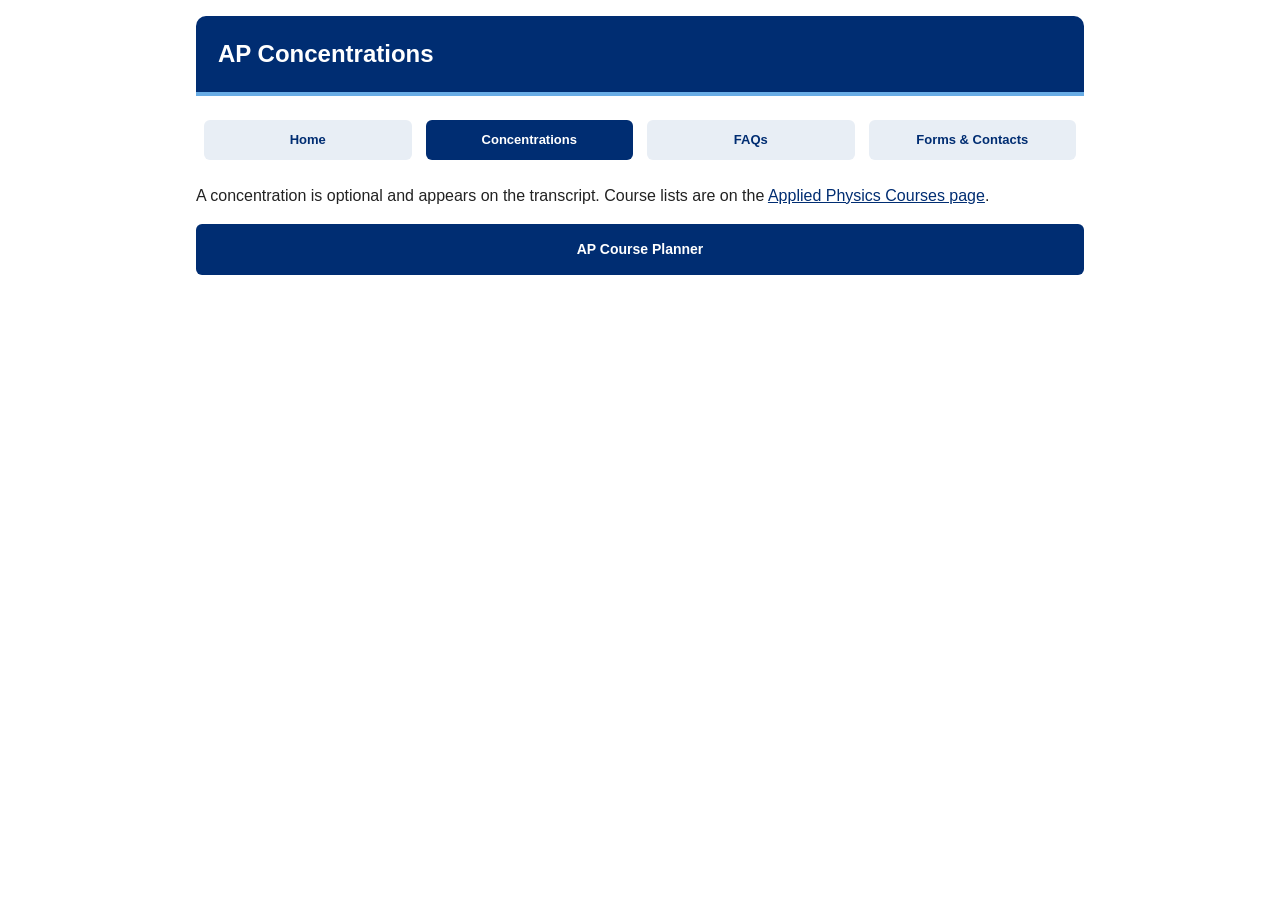
==== concentrations.html @ 73d3e6bf "Add AP concentrations page" ====
<!DOCTYPE html>
<html lang="en"><head><meta charset="utf-8" /><meta name="viewport" content="width=device-width, initial-scale=1" /><title>AP Concentrations</title><link rel="stylesheet" href="assets/hub.css" /></head>
<body><div style="font-family:Arial,Helvetica,sans-serif;max-width:920px;margin:0 auto;">
<div style="background:#002D72;color:#fff;padding:20px 22px;border-radius:10px 10px 0 0;border-bottom:4px solid #68ACE5;"><h1 style="margin:0;font-size:24px;color:#fff;">AP Concentrations</h1></div>
<div style="margin:16px 0;"><table style="width:100%;border:0;"><tr>
<td style="width:25%;padding:6px;border:0;"><a class="btn btn-nav" href="index.html">Home</a></td>
<td style="width:25%;padding:6px;border:0;"><a class="btn btn-nav active" href="concentrations.html">Concentrations</a></td>
<td style="width:25%;padding:6px;border:0;"><a class="btn btn-nav" href="faqs.html">FAQs</a></td>
<td style="width:25%;padding:6px;border:0;"><a class="btn btn-nav" href="forms.html">Forms & Contacts</a></td>
</tr></table></div>
<p>A concentration is optional and appears on the transcript. Course lists are on the <a href="https://ep.jhu.edu/programs/applied-physics/courses/" target="_blank" rel="noopener">Applied Physics Courses page</a>.</p>
<p><a class="btn btn-primary" href="https://ep-appliedphysics.github.io/ep-ap-planner/" target="_blank" rel="noopener">AP Course Planner</a></p>
</div></body></html>
---- assets/hub.css ----
:root {
  --navy: #002D72;
  --hopkins-blue: #68ACE5;
  --mist: #e8eef5;
  --page: #f5f7fa;
  --ink: #222;
}

* { box-sizing: border-box; }

html, body {
  margin: 0;
  padding: 0;
  background: #fff;
  color: var(--ink);
  font-family: Arial, Helvetica, sans-serif;
  line-height: 1.5;
}

body > div {
  max-width: 920px;
  margin: 0 auto;
  padding: 16px 16px 28px;
}

.shield {
  display: block;
  width: 50px;
  height: 54px;
  object-fit: contain;
}

.btn {
  display: block;
  text-align: center;
  border-radius: 6px;
  text-decoration: none;
  transition: transform 0.16s ease, box-shadow 0.16s ease, filter 0.16s ease, background 0.16s ease;
}

.btn:hover {
  transform: translateY(-2px);
  box-shadow: 0 6px 16px rgba(0, 45, 114, 0.22);
  filter: brightness(1.06);
}

.btn:active {
  transform: translateY(0);
  box-shadow: 0 2px 6px rgba(0, 45, 114, 0.16);
}

.btn-primary {
  background: var(--navy);
  color: #fff;
  font-weight: 700;
  font-size: 14px;
  padding: 15px 10px;
}

.btn-secondary {
  background: var(--hopkins-blue);
  color: var(--navy);
  font-weight: 600;
  font-size: 14px;
  padding: 15px 10px;
}

.btn-ghost {
  background: var(--mist);
  color: var(--navy);
  font-weight: 600;
  font-size: 13px;
  padding: 10px 8px;
}

.btn-nav {
  background: var(--mist);
  color: var(--navy);
  font-weight: 600;
  font-size: 13px;
  padding: 10px 8px;
}

.btn-nav.active,
.btn-nav[aria-current="page"] {
  background: var(--navy);
  color: #fff;
  font-weight: 700;
}

.btn-nav.active:hover,
.btn-primary:hover {
  filter: brightness(1.12);
}

h2 { color: var(--navy); }

details {
  margin: 12px 0;
  border-bottom: 1px solid #e0e0e0;
  padding-bottom: 10px;
}

details summary {
  cursor: pointer;
  font-weight: 600;
  color: var(--navy);
  font-size: 15px;
  list-style: none;
}

details summary::-webkit-details-marker { display: none; }

details summary::before {
  content: "▶";
  display: inline-block;
  margin-right: 8px;
  font-size: 11px;
  transition: transform 0.2s ease;
}

details[open] summary::before { transform: rotate(90deg); }

details summary + div {
  padding: 12px 8px 4px 18px;
  color: #333;
}

a { color: var(--navy); }

@media (max-width: 640px) {
  body > div { padding: 10px 8px 20px; }
}
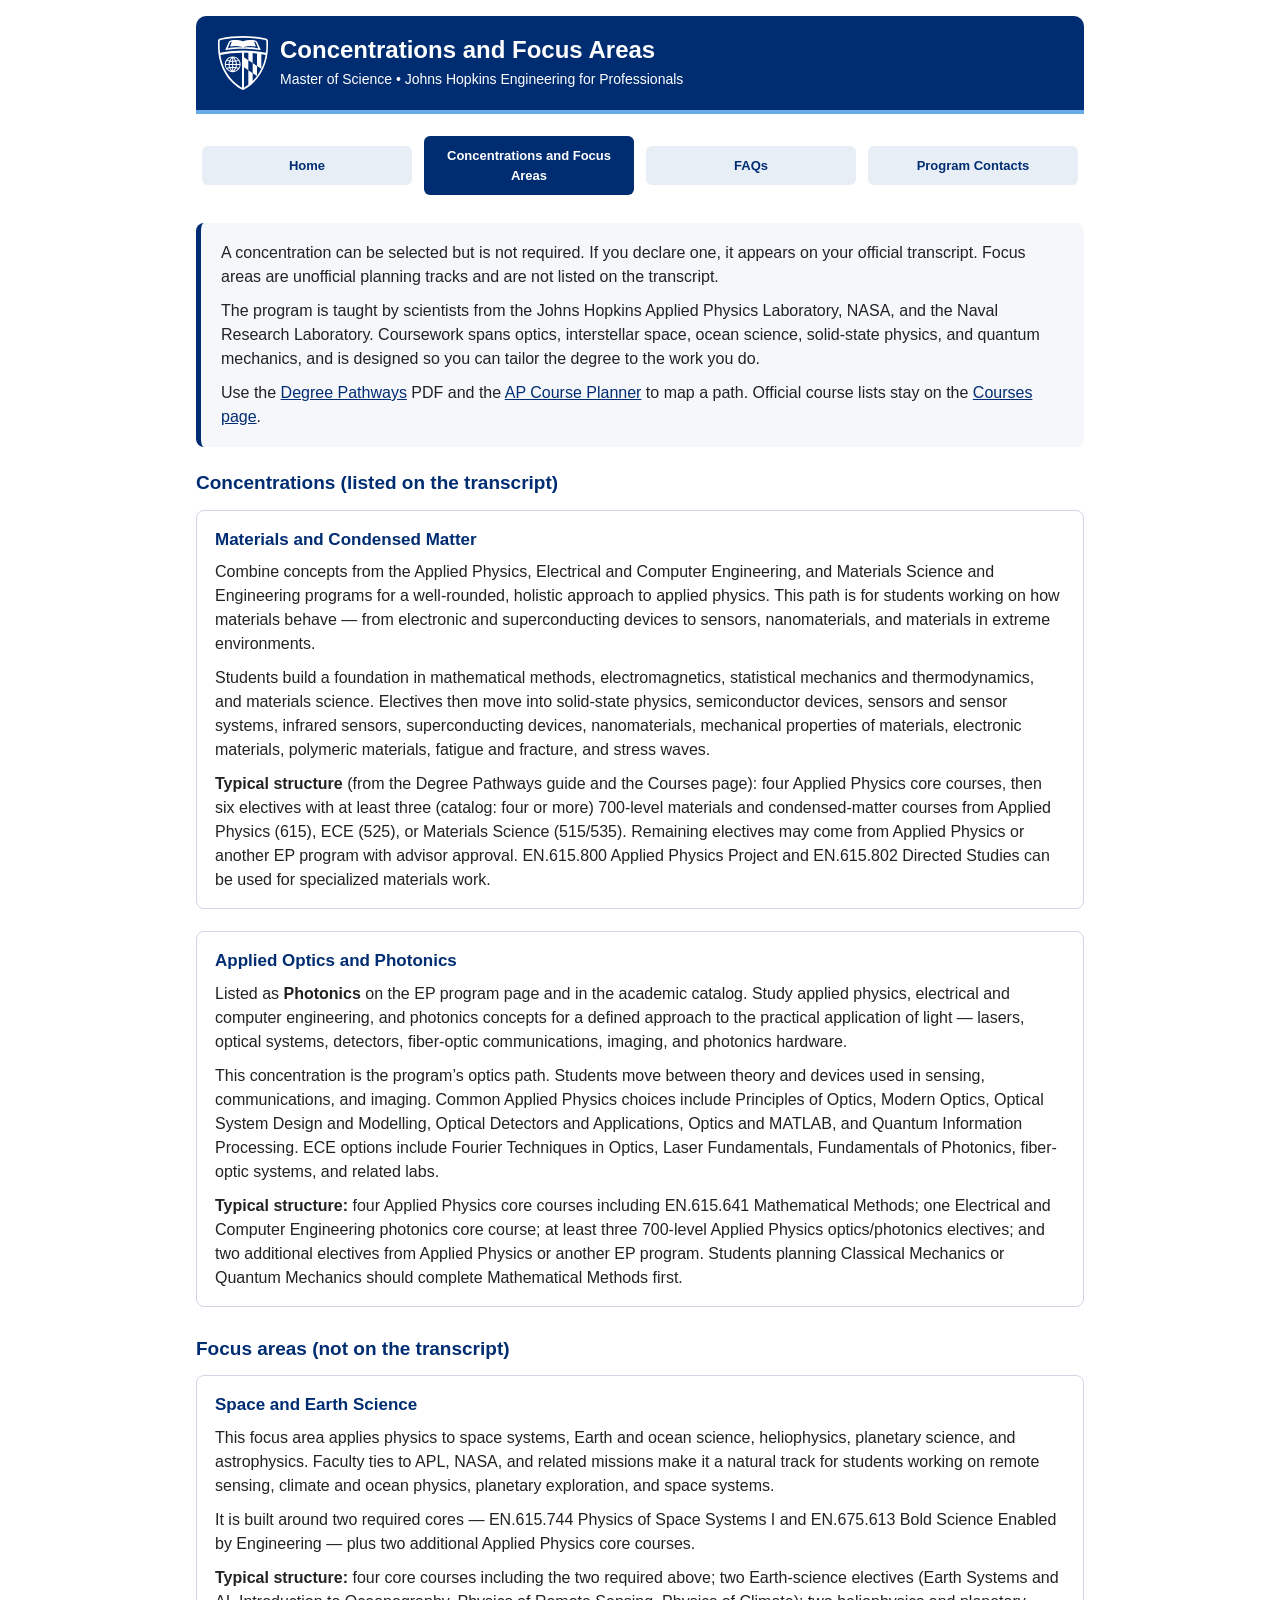
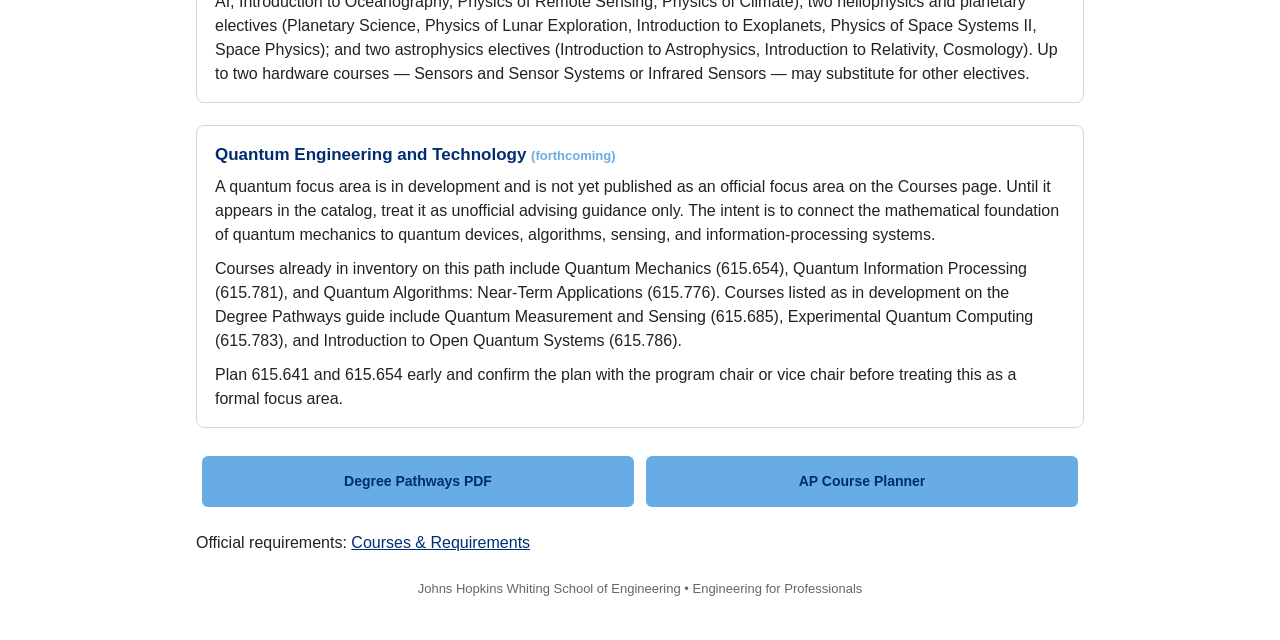
==== commit 443d7725: "Replace stub Concentrations page with official descriptions and focus areas" ====
--- a/concentrations.html
+++ b/concentrations.html
@@ -1,13 +1,77 @@
 <!DOCTYPE html>
-<html lang="en"><head><meta charset="utf-8" /><meta name="viewport" content="width=device-width, initial-scale=1" /><title>AP Concentrations</title><link rel="stylesheet" href="assets/hub.css" /></head>
-<body><div style="font-family:Arial,Helvetica,sans-serif;max-width:920px;margin:0 auto;">
-<div style="background:#002D72;color:#fff;padding:20px 22px;border-radius:10px 10px 0 0;border-bottom:4px solid #68ACE5;"><h1 style="margin:0;font-size:24px;color:#fff;">AP Concentrations</h1></div>
-<div style="margin:16px 0;"><table style="width:100%;border:0;"><tr>
-<td style="width:25%;padding:6px;border:0;"><a class="btn btn-nav" href="index.html">Home</a></td>
-<td style="width:25%;padding:6px;border:0;"><a class="btn btn-nav active" href="concentrations.html">Concentrations</a></td>
-<td style="width:25%;padding:6px;border:0;"><a class="btn btn-nav" href="faqs.html">FAQs</a></td>
-<td style="width:25%;padding:6px;border:0;"><a class="btn btn-nav" href="forms.html">Forms & Contacts</a></td>
-</tr></table></div>
-<p>A concentration is optional and appears on the transcript. Course lists are on the <a href="https://ep.jhu.edu/programs/applied-physics/courses/" target="_blank" rel="noopener">Applied Physics Courses page</a>.</p>
-<p><a class="btn btn-primary" href="https://ep-appliedphysics.github.io/ep-ap-planner/" target="_blank" rel="noopener">AP Course Planner</a></p>
-</div></body></html>
+<html lang="en">
+<head>
+  <meta charset="utf-8" />
+  <meta name="viewport" content="width=device-width, initial-scale=1" />
+  <title>AP Concentrations and Focus Areas</title>
+  <link rel="stylesheet" href="assets/hub.css" />
+</head>
+<body>
+<div style="font-family: Arial, Helvetica, sans-serif; max-width: 920px; margin: 0 auto; color: #222; line-height: 1.5;">
+  <div style="background: #002D72; color: white; padding: 20px 22px; border-radius: 10px 10px 0 0; border-bottom: 4px solid #68ACE5;">
+    <table style="width: 100%; border: 0; border-collapse: collapse; background: transparent;"><tr>
+      <td style="width: 62px; border: 0; background: transparent; padding: 0; vertical-align: middle;"><img class="shield" src="assets/shield.svg" alt="Johns Hopkins University Shield" width="50" height="54" /></td>
+      <td style="border: 0; background: transparent; padding: 0; vertical-align: middle;">
+        <h1 style="margin: 0 0 4px 0; font-size: 24px; line-height: 1.2; color: #ffffff;">Concentrations and Focus Areas</h1>
+        <p style="margin: 0; font-size: 14px; color: #ffffff;">Master of Science • Johns Hopkins Engineering for Professionals</p>
+      </td>
+    </tr></table>
+  </div>
+  <div style="margin-top: 16px; margin-bottom: 22px;"><table cellspacing="0" cellpadding="0" border="0" style="width: 100%; border: 0; background: transparent;"><tbody><tr>
+    <td style="width: 25%; border: 0; background: transparent; padding: 6px;"><a class="btn btn-nav" href="index.html">Home</a></td>
+    <td style="width: 25%; border: 0; background: transparent; padding: 6px;"><a class="btn btn-nav active" href="concentrations.html">Concentrations and Focus Areas</a></td>
+    <td style="width: 25%; border: 0; background: transparent; padding: 6px;"><a class="btn btn-nav" href="faqs.html">FAQs</a></td>
+    <td style="width: 25%; border: 0; background: transparent; padding: 6px;"><a class="btn btn-nav" href="forms.html">Program Contacts</a></td>
+  </tr></tbody></table></div>
+
+  <div style="background: #f5f7fa; padding: 18px 20px; border-radius: 8px; margin-bottom: 22px; border-left: 5px solid #002D72;">
+    <p style="margin: 0 0 10px 0;">A concentration can be selected but is not required. If you declare one, it appears on your official transcript. Focus areas are unofficial planning tracks and are not listed on the transcript.</p>
+    <p style="margin: 0 0 10px 0;">The program is taught by scientists from the Johns Hopkins Applied Physics Laboratory, NASA, and the Naval Research Laboratory. Coursework spans optics, interstellar space, ocean science, solid-state physics, and quantum mechanics, and is designed so you can tailor the degree to the work you do.</p>
+    <p style="margin: 0;">Use the <a href="AppliedPhysics_DegreePaths.pdf" target="_blank" rel="noopener">Degree Pathways</a> PDF and the <a href="https://ep-appliedphysics.github.io/ep-ap-planner/" target="_blank" rel="noopener">AP Course Planner</a> to map a path. Official course lists stay on the <a href="https://ep.jhu.edu/programs/applied-physics/courses/" target="_blank" rel="noopener">Courses page</a>.</p>
+  </div>
+
+  <h2 style="color: #002D72; font-size: 19px; margin: 0 0 12px 0;">Concentrations (listed on the transcript)</h2>
+
+  <div style="margin: 0 0 22px 0; padding: 16px 18px; border: 1px solid #d0d7e2; border-radius: 8px;">
+    <h3 style="margin: 0 0 8px 0; color: #002D72; font-size: 17px;">Materials and Condensed Matter</h3>
+    <p style="margin: 0 0 10px 0;">Combine concepts from the Applied Physics, Electrical and Computer Engineering, and Materials Science and Engineering programs for a well-rounded, holistic approach to applied physics. This path is for students working on how materials behave — from electronic and superconducting devices to sensors, nanomaterials, and materials in extreme environments.</p>
+    <p style="margin: 0 0 10px 0;">Students build a foundation in mathematical methods, electromagnetics, statistical mechanics and thermodynamics, and materials science. Electives then move into solid-state physics, semiconductor devices, sensors and sensor systems, infrared sensors, superconducting devices, nanomaterials, mechanical properties of materials, electronic materials, polymeric materials, fatigue and fracture, and stress waves.</p>
+    <p style="margin: 0;"><strong>Typical structure</strong> (from the Degree Pathways guide and the Courses page): four Applied Physics core courses, then six electives with at least three (catalog: four or more) 700-level materials and condensed-matter courses from Applied Physics (615), ECE (525), or Materials Science (515/535). Remaining electives may come from Applied Physics or another EP program with advisor approval. EN.615.800 Applied Physics Project and EN.615.802 Directed Studies can be used for specialized materials work.</p>
+  </div>
+
+  <div style="margin: 0 0 28px 0; padding: 16px 18px; border: 1px solid #d0d7e2; border-radius: 8px;">
+    <h3 style="margin: 0 0 8px 0; color: #002D72; font-size: 17px;">Applied Optics and Photonics</h3>
+    <p style="margin: 0 0 10px 0;">Listed as <strong>Photonics</strong> on the EP program page and in the academic catalog. Study applied physics, electrical and computer engineering, and photonics concepts for a defined approach to the practical application of light — lasers, optical systems, detectors, fiber-optic communications, imaging, and photonics hardware.</p>
+    <p style="margin: 0 0 10px 0;">This concentration is the program’s optics path. Students move between theory and devices used in sensing, communications, and imaging. Common Applied Physics choices include Principles of Optics, Modern Optics, Optical System Design and Modelling, Optical Detectors and Applications, Optics and MATLAB, and Quantum Information Processing. ECE options include Fourier Techniques in Optics, Laser Fundamentals, Fundamentals of Photonics, fiber-optic systems, and related labs.</p>
+    <p style="margin: 0;"><strong>Typical structure:</strong> four Applied Physics core courses including EN.615.641 Mathematical Methods; one Electrical and Computer Engineering photonics core course; at least three 700-level Applied Physics optics/photonics electives; and two additional electives from Applied Physics or another EP program. Students planning Classical Mechanics or Quantum Mechanics should complete Mathematical Methods first.</p>
+  </div>
+
+  <h2 style="color: #002D72; font-size: 19px; margin: 0 0 12px 0;">Focus areas (not on the transcript)</h2>
+
+  <div style="margin: 0 0 22px 0; padding: 16px 18px; border: 1px solid #d0d7e2; border-radius: 8px;">
+    <h3 style="margin: 0 0 8px 0; color: #002D72; font-size: 17px;">Space and Earth Science</h3>
+    <p style="margin: 0 0 10px 0;">This focus area applies physics to space systems, Earth and ocean science, heliophysics, planetary science, and astrophysics. Faculty ties to APL, NASA, and related missions make it a natural track for students working on remote sensing, climate and ocean physics, planetary exploration, and space systems.</p>
+    <p style="margin: 0 0 10px 0;">It is built around two required cores — EN.615.744 Physics of Space Systems I and EN.675.613 Bold Science Enabled by Engineering — plus two additional Applied Physics core courses.</p>
+    <p style="margin: 0;"><strong>Typical structure:</strong> four core courses including the two required above; two Earth-science electives (Earth Systems and AI, Introduction to Oceanography, Physics of Remote Sensing, Physics of Climate); two heliophysics and planetary electives (Planetary Science, Physics of Lunar Exploration, Introduction to Exoplanets, Physics of Space Systems II, Space Physics); and two astrophysics electives (Introduction to Astrophysics, Introduction to Relativity, Cosmology). Up to two hardware courses — Sensors and Sensor Systems or Infrared Sensors — may substitute for other electives.</p>
+  </div>
+
+  <div style="margin: 0 0 22px 0; padding: 16px 18px; border: 1px solid #d0d7e2; border-radius: 8px;">
+    <h3 style="margin: 0 0 8px 0; color: #002D72; font-size: 17px;">Quantum Engineering and Technology <span style="font-size: 13px; font-weight: 600; color: #68ACE5;">(forthcoming)</span></h3>
+    <p style="margin: 0 0 10px 0;">A quantum focus area is in development and is not yet published as an official focus area on the Courses page. Until it appears in the catalog, treat it as unofficial advising guidance only. The intent is to connect the mathematical foundation of quantum mechanics to quantum devices, algorithms, sensing, and information-processing systems.</p>
+    <p style="margin: 0 0 10px 0;">Courses already in inventory on this path include Quantum Mechanics (615.654), Quantum Information Processing (615.781), and Quantum Algorithms: Near-Term Applications (615.776). Courses listed as in development on the Degree Pathways guide include Quantum Measurement and Sensing (615.685), Experimental Quantum Computing (615.783), and Introduction to Open Quantum Systems (615.786).</p>
+    <p style="margin: 0;">Plan 615.641 and 615.654 early and confirm the plan with the program chair or vice chair before treating this as a formal focus area.</p>
+  </div>
+
+  <table cellspacing="0" cellpadding="0" border="0" style="width: 100%; border: 0; background: transparent; margin-bottom: 18px;">
+    <tbody>
+      <tr>
+        <td style="width: 50%; border: 0; background: transparent; padding: 6px;"><a class="btn btn-secondary" href="AppliedPhysics_DegreePaths.pdf" target="_blank" rel="noopener">Degree Pathways PDF</a></td>
+        <td style="width: 50%; border: 0; background: transparent; padding: 6px;"><a class="btn btn-secondary" href="https://ep-appliedphysics.github.io/ep-ap-planner/" target="_blank" rel="noopener">AP Course Planner</a></td>
+      </tr>
+    </tbody>
+  </table>
+  <p>Official requirements: <a href="https://ep.jhu.edu/programs/applied-physics/courses/" target="_blank" rel="noopener">Courses & Requirements</a></p>
+  <p style="margin-top: 24px; font-size: 13px; color: #666; text-align: center;">Johns Hopkins Whiting School of Engineering • Engineering for Professionals</p>
+</div>
+</body>
+</html>
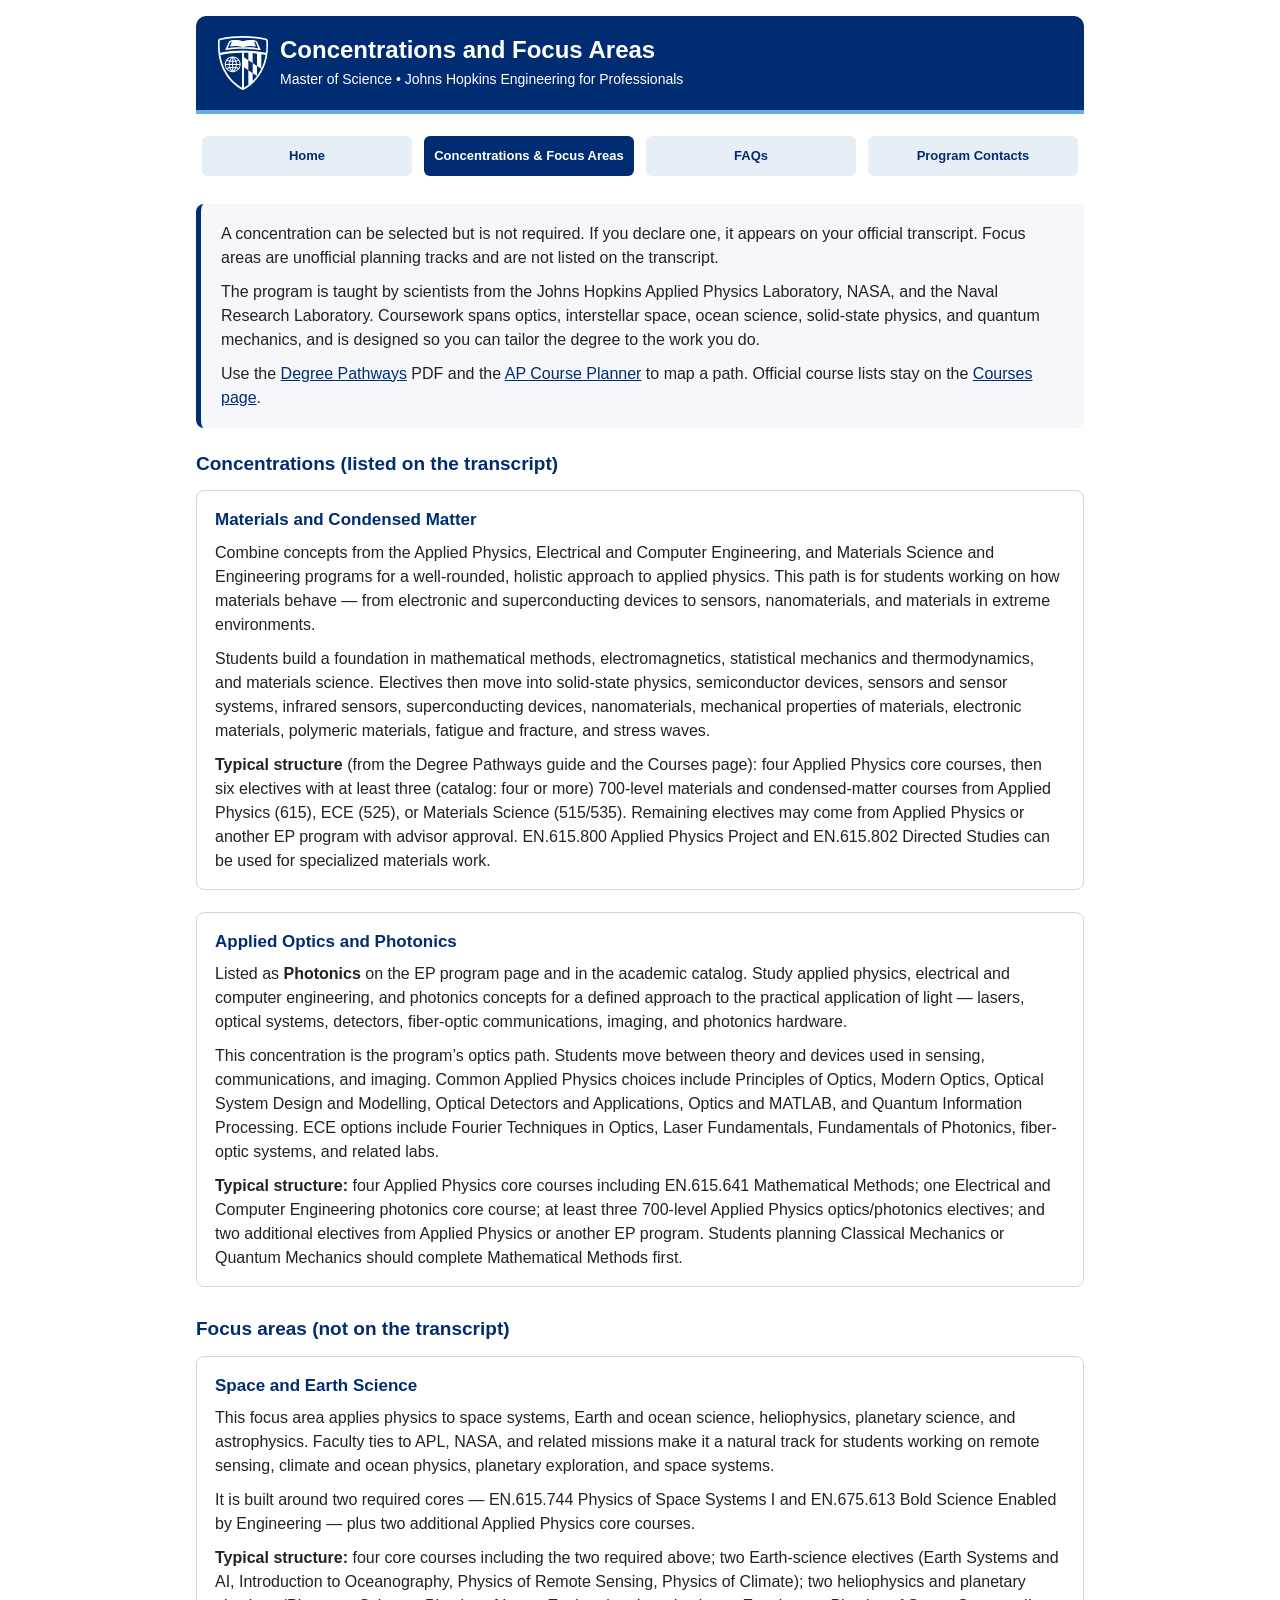
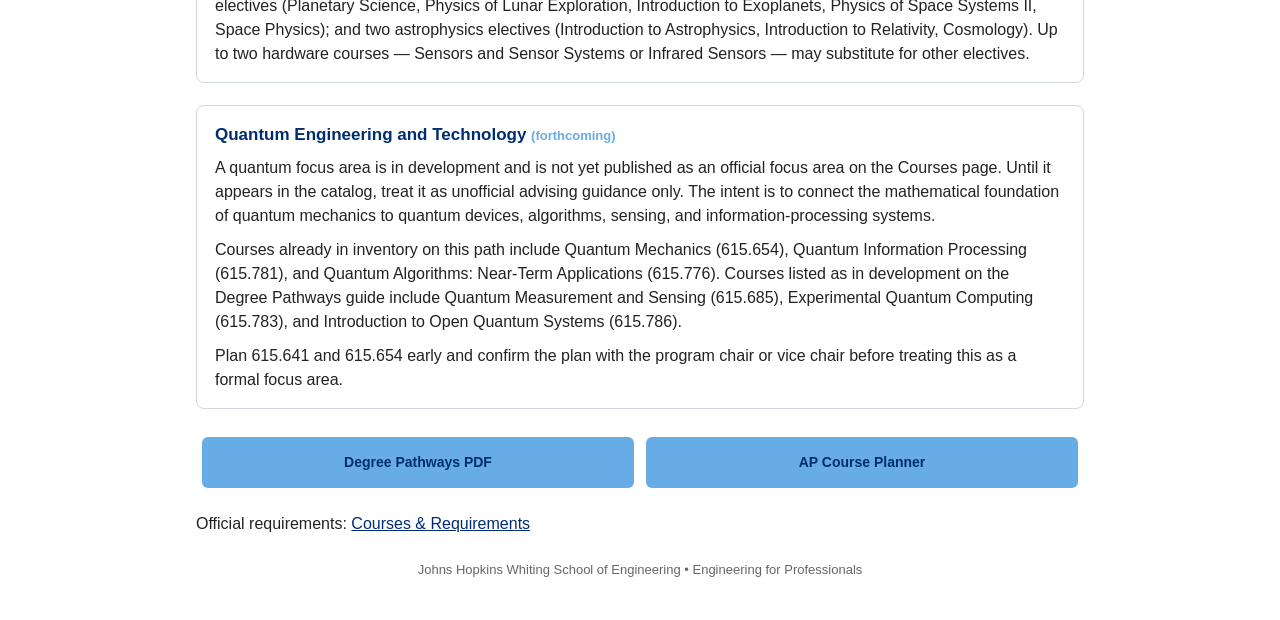
==== commit 739ffa8d: "Update link text for Concentrations page" ====
--- a/concentrations.html
+++ b/concentrations.html
@@ -19,7 +19,7 @@
   </div>
   <div style="margin-top: 16px; margin-bottom: 22px;"><table cellspacing="0" cellpadding="0" border="0" style="width: 100%; border: 0; background: transparent;"><tbody><tr>
     <td style="width: 25%; border: 0; background: transparent; padding: 6px;"><a class="btn btn-nav" href="index.html">Home</a></td>
-    <td style="width: 25%; border: 0; background: transparent; padding: 6px;"><a class="btn btn-nav active" href="concentrations.html">Concentrations and Focus Areas</a></td>
+    <td style="width: 25%; border: 0; background: transparent; padding: 6px;"><a class="btn btn-nav active" href="concentrations.html">Concentrations & Focus Areas</a></td>
     <td style="width: 25%; border: 0; background: transparent; padding: 6px;"><a class="btn btn-nav" href="faqs.html">FAQs</a></td>
     <td style="width: 25%; border: 0; background: transparent; padding: 6px;"><a class="btn btn-nav" href="forms.html">Program Contacts</a></td>
   </tr></tbody></table></div>
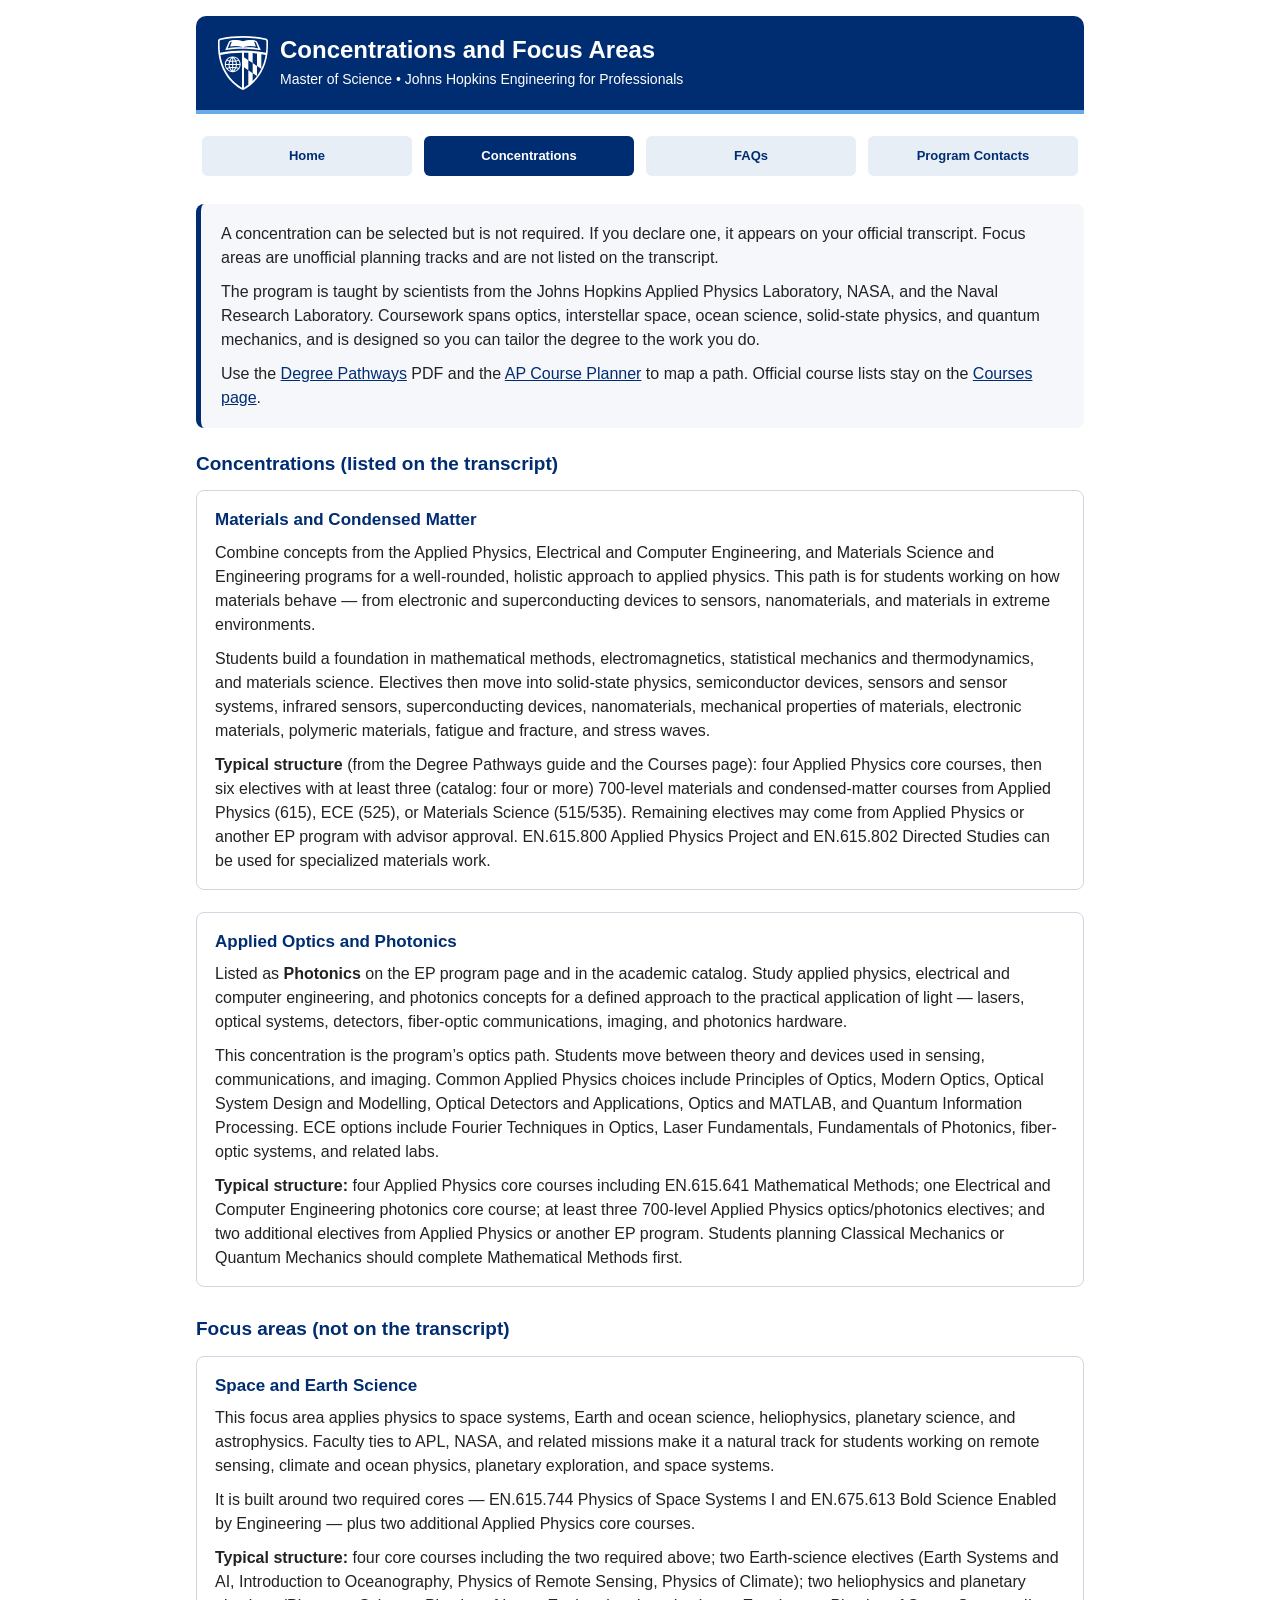
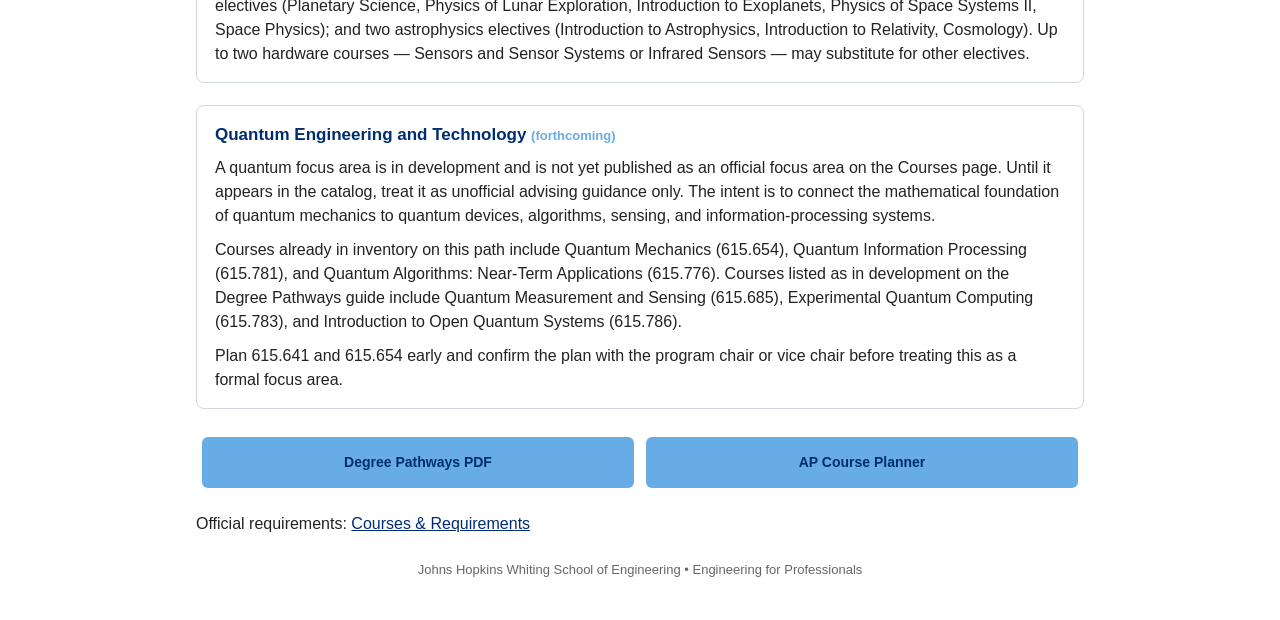
==== commit b2a1394f: "Simplify link text for Concentrations page" ====
--- a/concentrations.html
+++ b/concentrations.html
@@ -19,7 +19,7 @@
   </div>
   <div style="margin-top: 16px; margin-bottom: 22px;"><table cellspacing="0" cellpadding="0" border="0" style="width: 100%; border: 0; background: transparent;"><tbody><tr>
     <td style="width: 25%; border: 0; background: transparent; padding: 6px;"><a class="btn btn-nav" href="index.html">Home</a></td>
-    <td style="width: 25%; border: 0; background: transparent; padding: 6px;"><a class="btn btn-nav active" href="concentrations.html">Concentrations & Focus Areas</a></td>
+    <td style="width: 25%; border: 0; background: transparent; padding: 6px;"><a class="btn btn-nav active" href="concentrations.html">Concentrations</a></td>
     <td style="width: 25%; border: 0; background: transparent; padding: 6px;"><a class="btn btn-nav" href="faqs.html">FAQs</a></td>
     <td style="width: 25%; border: 0; background: transparent; padding: 6px;"><a class="btn btn-nav" href="forms.html">Program Contacts</a></td>
   </tr></tbody></table></div>
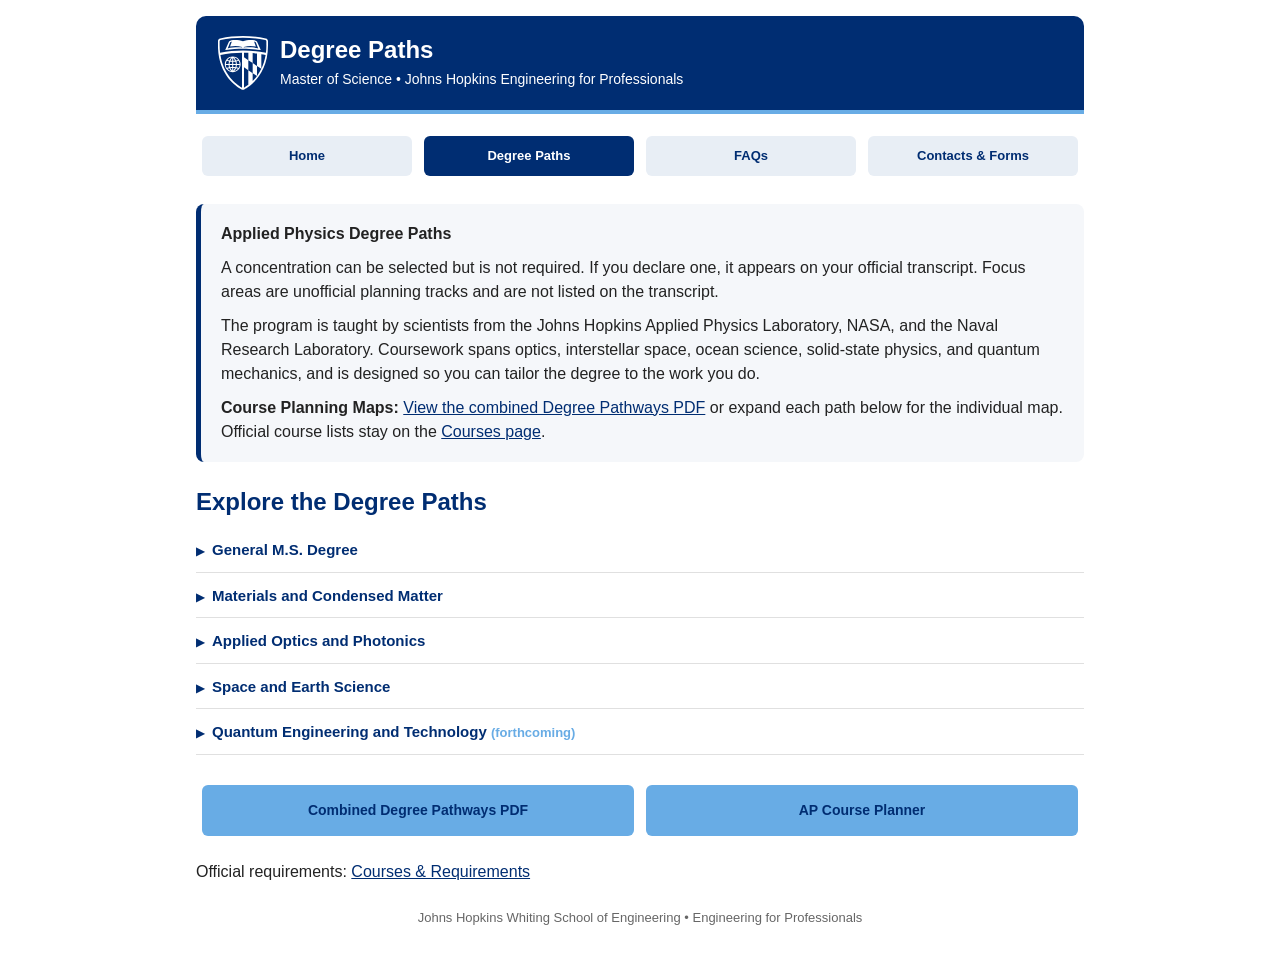
==== commit d2c85262: "Update concentrations.html to Degree Paths with accordion style and individual PDF map buttons" ====
--- a/concentrations.html
+++ b/concentrations.html
@@ -3,69 +3,105 @@
 <head>
   <meta charset="utf-8" />
   <meta name="viewport" content="width=device-width, initial-scale=1" />
-  <title>AP Concentrations and Focus Areas</title>
+  <title>AP Degree Paths</title>
   <link rel="stylesheet" href="assets/hub.css" />
 </head>
 <body>
-<div style="font-family: Arial, Helvetica, sans-serif; max-width: 920px; margin: 0 auto; color: #222; line-height: 1.5;">
-  <div style="background: #002D72; color: white; padding: 20px 22px; border-radius: 10px 10px 0 0; border-bottom: 4px solid #68ACE5;">
-    <table style="width: 100%; border: 0; border-collapse: collapse; background: transparent;"><tr>
-      <td style="width: 62px; border: 0; background: transparent; padding: 0; vertical-align: middle;"><img class="shield" src="assets/shield.svg" alt="Johns Hopkins University Shield" width="50" height="54" /></td>
-      <td style="border: 0; background: transparent; padding: 0; vertical-align: middle;">
-        <h1 style="margin: 0 0 4px 0; font-size: 24px; line-height: 1.2; color: #ffffff;">Concentrations and Focus Areas</h1>
-        <p style="margin: 0; font-size: 14px; color: #ffffff;">Master of Science • Johns Hopkins Engineering for Professionals</p>
-      </td>
-    </tr></table>
+<div>
+  <div style="background: var(--navy); color: white; padding: 20px 22px; border-radius: 10px 10px 0 0; border-bottom: 4px solid var(--hopkins-blue);">
+    <table style="width: 100%; border: 0; border-collapse: collapse; background: transparent;">
+      <tr>
+        <td style="width: 62px; border: 0; background: transparent; padding: 0; vertical-align: middle;">
+          <img class="shield" src="assets/shield.svg" alt="Johns Hopkins University Shield" width="50" height="54" />
+        </td>
+        <td style="border: 0; background: transparent; padding: 0; vertical-align: middle;">
+          <h1 style="margin: 0 0 4px 0; font-size: 24px; line-height: 1.2; color: #ffffff;">Degree Paths</h1>
+          <p style="margin: 0; font-size: 14px; color: #ffffff;">Master of Science • Johns Hopkins Engineering for Professionals</p>
+        </td>
+      </tr>
+    </table>
   </div>
-  <div style="margin-top: 16px; margin-bottom: 22px;"><table cellspacing="0" cellpadding="0" border="0" style="width: 100%; border: 0; background: transparent;"><tbody><tr>
-    <td style="width: 25%; border: 0; background: transparent; padding: 6px;"><a class="btn btn-nav" href="index.html">Home</a></td>
-    <td style="width: 25%; border: 0; background: transparent; padding: 6px;"><a class="btn btn-nav active" href="concentrations.html">Concentrations</a></td>
-    <td style="width: 25%; border: 0; background: transparent; padding: 6px;"><a class="btn btn-nav" href="faqs.html">FAQs</a></td>
-    <td style="width: 25%; border: 0; background: transparent; padding: 6px;"><a class="btn btn-nav" href="forms.html">Program Contacts</a></td>
-  </tr></tbody></table></div>
 
-  <div style="background: #f5f7fa; padding: 18px 20px; border-radius: 8px; margin-bottom: 22px; border-left: 5px solid #002D72;">
+  <div style="margin-top: 16px; margin-bottom: 22px;">
+    <table cellspacing="0" cellpadding="0" border="0" style="width: 100%; border: 0; background: transparent;">
+      <tbody><tr>
+        <td style="width: 25%; border: 0; background: transparent; padding: 6px;"><a class="btn btn-nav" href="index.html">Home</a></td>
+        <td style="width: 25%; border: 0; background: transparent; padding: 6px;"><a class="btn btn-nav active" aria-current="page" href="concentrations.html">Degree Paths</a></td>
+        <td style="width: 25%; border: 0; background: transparent; padding: 6px;"><a class="btn btn-nav" href="faqs.html">FAQs</a></td>
+        <td style="width: 25%; border: 0; background: transparent; padding: 6px;"><a class="btn btn-nav" href="forms.html">Contacts & Forms</a></td>
+      </tr></tbody>
+    </table>
+  </div>
+
+  <div style="background: var(--page); padding: 18px 20px; border-radius: 8px; margin-bottom: 22px; border-left: 5px solid var(--navy);">
+    <p style="margin: 0 0 10px 0;"><strong>Applied Physics Degree Paths</strong></p>
     <p style="margin: 0 0 10px 0;">A concentration can be selected but is not required. If you declare one, it appears on your official transcript. Focus areas are unofficial planning tracks and are not listed on the transcript.</p>
     <p style="margin: 0 0 10px 0;">The program is taught by scientists from the Johns Hopkins Applied Physics Laboratory, NASA, and the Naval Research Laboratory. Coursework spans optics, interstellar space, ocean science, solid-state physics, and quantum mechanics, and is designed so you can tailor the degree to the work you do.</p>
-    <p style="margin: 0;">Use the <a href="AppliedPhysics_DegreePaths.pdf" target="_blank" rel="noopener">Degree Pathways</a> PDF and the <a href="https://ep-appliedphysics.github.io/ep-ap-planner/" target="_blank" rel="noopener">AP Course Planner</a> to map a path. Official course lists stay on the <a href="https://ep.jhu.edu/programs/applied-physics/courses/" target="_blank" rel="noopener">Courses page</a>.</p>
+    <p style="margin: 0;"><strong>Course Planning Maps:</strong> <a href="assets/AppliedPhysics_DegreePaths.pdf" target="_blank" rel="noopener">View the combined Degree Pathways PDF</a> or expand each path below for the individual map. Official course lists stay on the <a href="https://ep.jhu.edu/programs/applied-physics/courses/" target="_blank" rel="noopener">Courses page</a>.</p>
   </div>
 
-  <h2 style="color: #002D72; font-size: 19px; margin: 0 0 12px 0;">Concentrations (listed on the transcript)</h2>
+  <h2>Explore the Degree Paths</h2>
 
-  <div style="margin: 0 0 22px 0; padding: 16px 18px; border: 1px solid #d0d7e2; border-radius: 8px;">
-    <h3 style="margin: 0 0 8px 0; color: #002D72; font-size: 17px;">Materials and Condensed Matter</h3>
-    <p style="margin: 0 0 10px 0;">Combine concepts from the Applied Physics, Electrical and Computer Engineering, and Materials Science and Engineering programs for a well-rounded, holistic approach to applied physics. This path is for students working on how materials behave — from electronic and superconducting devices to sensors, nanomaterials, and materials in extreme environments.</p>
-    <p style="margin: 0 0 10px 0;">Students build a foundation in mathematical methods, electromagnetics, statistical mechanics and thermodynamics, and materials science. Electives then move into solid-state physics, semiconductor devices, sensors and sensor systems, infrared sensors, superconducting devices, nanomaterials, mechanical properties of materials, electronic materials, polymeric materials, fatigue and fracture, and stress waves.</p>
-    <p style="margin: 0;"><strong>Typical structure</strong> (from the Degree Pathways guide and the Courses page): four Applied Physics core courses, then six electives with at least three (catalog: four or more) 700-level materials and condensed-matter courses from Applied Physics (615), ECE (525), or Materials Science (515/535). Remaining electives may come from Applied Physics or another EP program with advisor approval. EN.615.800 Applied Physics Project and EN.615.802 Directed Studies can be used for specialized materials work.</p>
-  </div>
+  <details>
+    <summary>General M.S. Degree</summary>
+    <div>
+      <p>The general Applied Physics master's path provides flexibility across core physics and engineering topics. Students complete four Applied Physics core courses (at least four from the first six listed options) plus six electives, with opportunities for independent study or project work.</p>
+      <p>This path is ideal for students who want a broad foundation without declaring a formal concentration on the transcript.</p>
+      <p style="margin-top:16px;">
+        <a class="btn btn-ghost" href="assets/GeneralMS.pdf" target="_blank" rel="noopener">View the General M.S. Degree map</a>
+      </p>
+    </div>
+  </details>
 
-  <div style="margin: 0 0 28px 0; padding: 16px 18px; border: 1px solid #d0d7e2; border-radius: 8px;">
-    <h3 style="margin: 0 0 8px 0; color: #002D72; font-size: 17px;">Applied Optics and Photonics</h3>
-    <p style="margin: 0 0 10px 0;">Listed as <strong>Photonics</strong> on the EP program page and in the academic catalog. Study applied physics, electrical and computer engineering, and photonics concepts for a defined approach to the practical application of light — lasers, optical systems, detectors, fiber-optic communications, imaging, and photonics hardware.</p>
-    <p style="margin: 0 0 10px 0;">This concentration is the program’s optics path. Students move between theory and devices used in sensing, communications, and imaging. Common Applied Physics choices include Principles of Optics, Modern Optics, Optical System Design and Modelling, Optical Detectors and Applications, Optics and MATLAB, and Quantum Information Processing. ECE options include Fourier Techniques in Optics, Laser Fundamentals, Fundamentals of Photonics, fiber-optic systems, and related labs.</p>
-    <p style="margin: 0;"><strong>Typical structure:</strong> four Applied Physics core courses including EN.615.641 Mathematical Methods; one Electrical and Computer Engineering photonics core course; at least three 700-level Applied Physics optics/photonics electives; and two additional electives from Applied Physics or another EP program. Students planning Classical Mechanics or Quantum Mechanics should complete Mathematical Methods first.</p>
-  </div>
+  <details>
+    <summary>Materials and Condensed Matter</summary>
+    <div>
+      <p>Combine concepts from the Applied Physics, Electrical and Computer Engineering, and Materials Science and Engineering programs for a well-rounded, holistic approach to applied physics. This path is for students working on how materials behave — from electronic and superconducting devices to sensors, nanomaterials, and materials in extreme environments.</p>
+      <p>Students build a foundation in mathematical methods, electromagnetics, statistical mechanics and thermodynamics, and materials science. Electives then move into solid-state physics, semiconductor devices, sensors and sensor systems, infrared sensors, superconducting devices, nanomaterials, mechanical properties of materials, electronic materials, polymeric materials, fatigue and fracture, and stress waves.</p>
+      <p><strong>Typical structure:</strong> four Applied Physics core courses, then six electives with at least three (catalog: four or more) 700-level materials and condensed-matter courses from Applied Physics (615), ECE (525), or Materials Science (515/535). Remaining electives may come from Applied Physics or another EP program with advisor approval.</p>
+      <p style="margin-top:16px;">
+        <a class="btn btn-ghost" href="assets/MaterialsCondensedMatter.pdf" target="_blank" rel="noopener">View the Materials and Condensed Matter map</a>
+      </p>
+    </div>
+  </details>
 
-  <h2 style="color: #002D72; font-size: 19px; margin: 0 0 12px 0;">Focus areas (not on the transcript)</h2>
+  <details>
+    <summary>Applied Optics and Photonics</summary>
+    <div>
+      <p>Listed as <strong>Photonics</strong> on the EP program page and in the academic catalog. Study applied physics, electrical and computer engineering, and photonics concepts for a defined approach to the practical application of light — lasers, optical systems, detectors, fiber-optic communications, imaging, and photonics hardware.</p>
+      <p>This concentration is the program’s optics path. Students move between theory and devices used in sensing, communications, and imaging. Common Applied Physics choices include Principles of Optics, Modern Optics, Optical System Design and Modelling, Optical Detectors and Applications, Optics and MATLAB, and Quantum Information Processing. ECE options include Fourier Techniques in Optics, Laser Fundamentals, Fundamentals of Photonics, fiber-optic systems, and related labs.</p>
+      <p><strong>Typical structure:</strong> four Applied Physics core courses including EN.615.641 Mathematical Methods; one Electrical and Computer Engineering photonics core course; at least three 700-level Applied Physics optics/photonics electives; and two additional electives from Applied Physics or another EP program.</p>
+      <p style="margin-top:16px;">
+        <a class="btn btn-ghost" href="assets/AppliedOpticsPhotonics.pdf" target="_blank" rel="noopener">View the Applied Optics and Photonics map</a>
+      </p>
+    </div>
+  </details>
 
-  <div style="margin: 0 0 22px 0; padding: 16px 18px; border: 1px solid #d0d7e2; border-radius: 8px;">
-    <h3 style="margin: 0 0 8px 0; color: #002D72; font-size: 17px;">Space and Earth Science</h3>
-    <p style="margin: 0 0 10px 0;">This focus area applies physics to space systems, Earth and ocean science, heliophysics, planetary science, and astrophysics. Faculty ties to APL, NASA, and related missions make it a natural track for students working on remote sensing, climate and ocean physics, planetary exploration, and space systems.</p>
-    <p style="margin: 0 0 10px 0;">It is built around two required cores — EN.615.744 Physics of Space Systems I and EN.675.613 Bold Science Enabled by Engineering — plus two additional Applied Physics core courses.</p>
-    <p style="margin: 0;"><strong>Typical structure:</strong> four core courses including the two required above; two Earth-science electives (Earth Systems and AI, Introduction to Oceanography, Physics of Remote Sensing, Physics of Climate); two heliophysics and planetary electives (Planetary Science, Physics of Lunar Exploration, Introduction to Exoplanets, Physics of Space Systems II, Space Physics); and two astrophysics electives (Introduction to Astrophysics, Introduction to Relativity, Cosmology). Up to two hardware courses — Sensors and Sensor Systems or Infrared Sensors — may substitute for other electives.</p>
-  </div>
+  <details>
+    <summary>Space and Earth Science</summary>
+    <div>
+      <p>This focus area applies physics to space systems, Earth and ocean science, heliophysics, planetary science, and astrophysics. Faculty ties to APL, NASA, and related missions make it a natural track for students working on remote sensing, climate and ocean physics, planetary exploration, and space systems.</p>
+      <p>It is built around two required cores — EN.615.744 Physics of Space Systems I and EN.675.613 Bold Science Enabled by Engineering — plus two additional Applied Physics core courses.</p>
+      <p><strong>Typical structure:</strong> four core courses including the two required above; two Earth-science electives; two heliophysics and planetary electives; and two astrophysics electives. Up to two hardware courses — Sensors and Sensor Systems or Infrared Sensors — may substitute for other electives.</p>
+      <p style="margin-top:16px;">
+        <a class="btn btn-ghost" href="assets/SpaceEarthScience.pdf" target="_blank" rel="noopener">View the Space and Earth Science map</a>
+      </p>
+    </div>
+  </details>
 
-  <div style="margin: 0 0 22px 0; padding: 16px 18px; border: 1px solid #d0d7e2; border-radius: 8px;">
-    <h3 style="margin: 0 0 8px 0; color: #002D72; font-size: 17px;">Quantum Engineering and Technology <span style="font-size: 13px; font-weight: 600; color: #68ACE5;">(forthcoming)</span></h3>
-    <p style="margin: 0 0 10px 0;">A quantum focus area is in development and is not yet published as an official focus area on the Courses page. Until it appears in the catalog, treat it as unofficial advising guidance only. The intent is to connect the mathematical foundation of quantum mechanics to quantum devices, algorithms, sensing, and information-processing systems.</p>
-    <p style="margin: 0 0 10px 0;">Courses already in inventory on this path include Quantum Mechanics (615.654), Quantum Information Processing (615.781), and Quantum Algorithms: Near-Term Applications (615.776). Courses listed as in development on the Degree Pathways guide include Quantum Measurement and Sensing (615.685), Experimental Quantum Computing (615.783), and Introduction to Open Quantum Systems (615.786).</p>
-    <p style="margin: 0;">Plan 615.641 and 615.654 early and confirm the plan with the program chair or vice chair before treating this as a formal focus area.</p>
-  </div>
+  <details>
+    <summary>Quantum Engineering and Technology <span style="font-size: 13px; font-weight: 600; color: #68ACE5;">(forthcoming)</span></summary>
+    <div>
+      <p>A quantum focus area is in development and is not yet published as an official focus area on the Courses page. Until it appears in the catalog, treat it as unofficial advising guidance only. The intent is to connect the mathematical foundation of quantum mechanics to quantum devices, algorithms, sensing, and information-processing systems.</p>
+      <p>Courses already in inventory on this path include Quantum Mechanics (615.654), Quantum Information Processing (615.781), and Quantum Algorithms: Near-Term Applications (615.776). Courses listed as in development on the Degree Pathways guide include Quantum Measurement and Sensing (615.685), Experimental Quantum Computing (615.783), and Introduction to Open Quantum Systems (615.786).</p>
+      <p>Plan 615.641 and 615.654 early and confirm the plan with the program chair or vice chair before treating this as a formal focus area. No individual map is available yet.</p>
+    </div>
+  </details>
 
-  <table cellspacing="0" cellpadding="0" border="0" style="width: 100%; border: 0; background: transparent; margin-bottom: 18px;">
+  <table cellspacing="0" cellpadding="0" border="0" style="width: 100%; border: 0; background: transparent; margin: 24px 0 18px;">
     <tbody>
       <tr>
-        <td style="width: 50%; border: 0; background: transparent; padding: 6px;"><a class="btn btn-secondary" href="AppliedPhysics_DegreePaths.pdf" target="_blank" rel="noopener">Degree Pathways PDF</a></td>
+        <td style="width: 50%; border: 0; background: transparent; padding: 6px;"><a class="btn btn-secondary" href="assets/AppliedPhysics_DegreePaths.pdf" target="_blank" rel="noopener">Combined Degree Pathways PDF</a></td>
         <td style="width: 50%; border: 0; background: transparent; padding: 6px;"><a class="btn btn-secondary" href="https://ep-appliedphysics.github.io/ep-ap-planner/" target="_blank" rel="noopener">AP Course Planner</a></td>
       </tr>
     </tbody>
@@ -73,5 +109,18 @@
   <p>Official requirements: <a href="https://ep.jhu.edu/programs/applied-physics/courses/" target="_blank" rel="noopener">Courses & Requirements</a></p>
   <p style="margin-top: 24px; font-size: 13px; color: #666; text-align: center;">Johns Hopkins Whiting School of Engineering • Engineering for Professionals</p>
 </div>
+<script>
+  // Allow only one path to be open at a time
+  document.querySelectorAll('details').forEach(function(path) {
+    path.addEventListener('toggle', function() {
+      if (!path.open) return;
+      document.querySelectorAll('details').forEach(function(other) {
+        if (other !== path) {
+          other.removeAttribute('open');
+        }
+      });
+    });
+  });
+</script>
 </body>
 </html>
